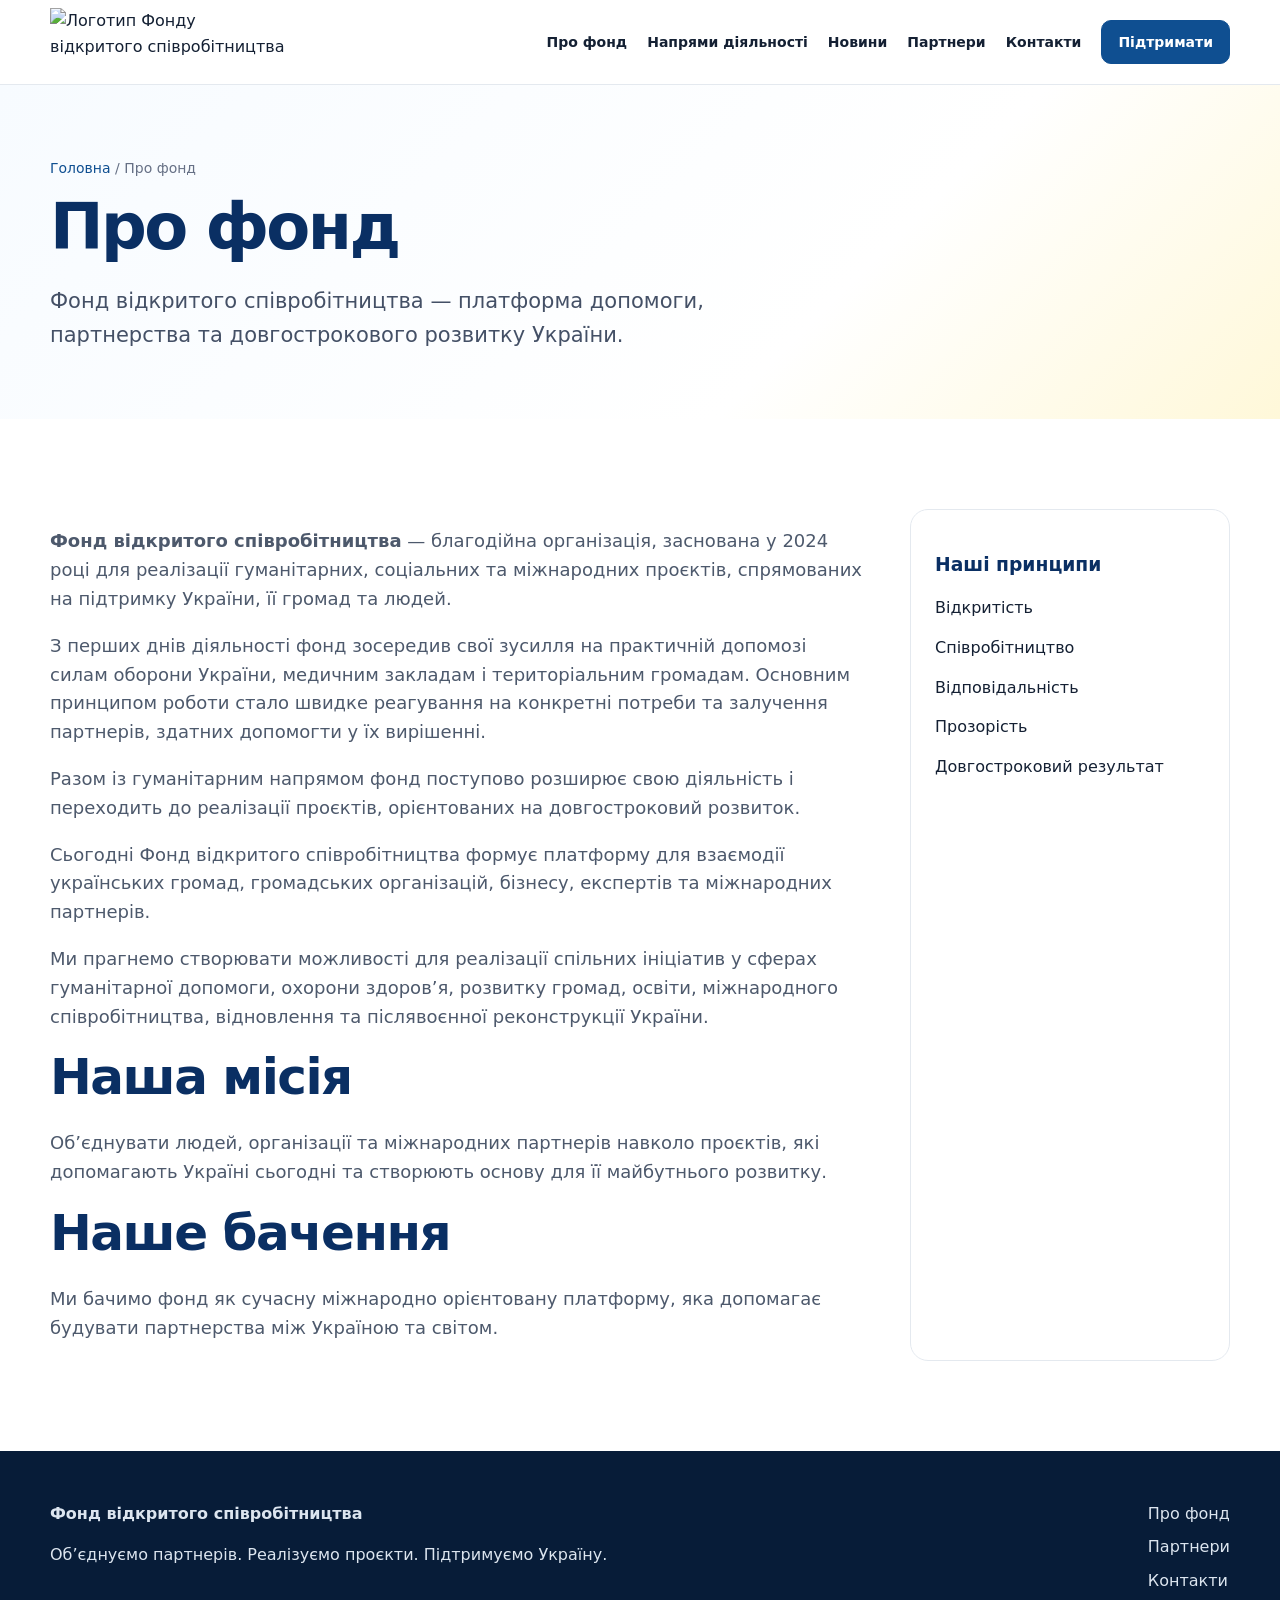
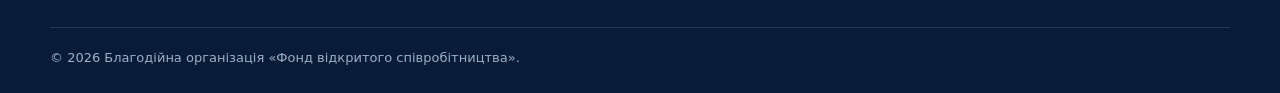
==== about.html @ b7548f4a "Add files via upload" ====
<!doctype html>
<html lang="uk">
<head>
<meta charset="utf-8"><meta name="viewport" content="width=device-width,initial-scale=1">
<title>Про фонд — Фонд відкритого співробітництва</title>
<link rel="stylesheet" href="styles.css">
</head>
<body>

<header class="site-header">
  <div class="container nav-wrap">
    <a href="index.html" class="brand" aria-label="Фонд відкритого співробітництва">
      <img src="assets/logo.jpeg" alt="Логотип Фонду відкритого співробітництва">
    </a>
    <button class="menu-toggle" aria-label="Відкрити меню">☰</button>
    <nav class="nav">
      <a href="about.html" class="active">Про фонд</a>
<a href="directions.html">Напрями діяльності</a>
<a href="news.html">Новини</a>
<a href="partners.html">Партнери</a>
<a href="contacts.html">Контакти</a>
      <a class="btn btn-small" href="index.html#help">Підтримати</a>
    </nav>
  </div>
</header>


<main>
<section class="page-hero"><div class="container"><div class="breadcrumbs"><a href="index.html">Головна</a> / Про фонд</div><h1>Про фонд</h1><p class="lead">Фонд відкритого співробітництва — платформа допомоги, партнерства та довгострокового розвитку України.</p></div></section>
<section class="section"><div class="container content-grid"><div class="prose">
<p><strong>Фонд відкритого співробітництва</strong> — благодійна організація, заснована у 2024 році для реалізації гуманітарних, соціальних та міжнародних проєктів, спрямованих на підтримку України, її громад та людей.</p>
<p>З перших днів діяльності фонд зосередив свої зусилля на практичній допомозі силам оборони України, медичним закладам і територіальним громадам. Основним принципом роботи стало швидке реагування на конкретні потреби та залучення партнерів, здатних допомогти у їх вирішенні.</p>
<p>Разом із гуманітарним напрямом фонд поступово розширює свою діяльність і переходить до реалізації проєктів, орієнтованих на довгостроковий розвиток.</p>
<p>Сьогодні Фонд відкритого співробітництва формує платформу для взаємодії українських громад, громадських організацій, бізнесу, експертів та міжнародних партнерів.</p>
<p>Ми прагнемо створювати можливості для реалізації спільних ініціатив у сферах гуманітарної допомоги, охорони здоров’я, розвитку громад, освіти, міжнародного співробітництва, відновлення та післявоєнної реконструкції України.</p>
<h2>Наша місія</h2><p>Об’єднувати людей, організації та міжнародних партнерів навколо проєктів, які допомагають Україні сьогодні та створюють основу для її майбутнього розвитку.</p>
<h2>Наше бачення</h2><p>Ми бачимо фонд як сучасну міжнародно орієнтовану платформу, яка допомагає будувати партнерства між Україною та світом.</p>
</div>
<aside class="sidebar-card"><h3>Наші принципи</h3><div class="simple-list"><span>Відкритість</span><span>Співробітництво</span><span>Відповідальність</span><span>Прозорість</span><span>Довгостроковий результат</span></div></aside>
</div></section></main>


<footer class="footer">
  <div class="container footer-grid">
    <div>
      <strong>Фонд відкритого співробітництва</strong>
      <p>Об’єднуємо партнерів. Реалізуємо проєкти. Підтримуємо Україну.</p>
    </div>
    <div>
      <a href="about.html">Про фонд</a>
<a href="partners.html">Партнери</a>
      <a href="contacts.html">Контакти</a>
    </div>
  </div>
  <div class="container copyright">© 2026 Благодійна організація «Фонд відкритого співробітництва».</div>
</footer>

<script src="script.js"></script>
</body></html>
---- styles.css ----
:root {
  --blue:#0f4f91;
  --deep:#0a2f63;
  --yellow:#f5c21a;
  --teal:#5aa7a8;
  --ink:#142033;
  --muted:#667085;
  --soft:#f5f8fb;
  --white:#fff;
  --border:#e4e9ef;
}
*{box-sizing:border-box}
html{scroll-behavior:smooth}
body{margin:0;font-family:Inter,system-ui,-apple-system,BlinkMacSystemFont,"Segoe UI",sans-serif;color:var(--ink);background:#fff;line-height:1.6}
img{max-width:100%;display:block}
a{text-decoration:none;color:inherit}
.container{width:min(1180px,calc(100% - 40px));margin:0 auto}
.site-header{position:sticky;top:0;z-index:50;background:rgba(255,255,255,.95);backdrop-filter:blur(10px);border-bottom:1px solid var(--border)}
.nav-wrap{min-height:84px;display:flex;align-items:center;justify-content:space-between;gap:24px}
.brand img{width:240px;height:68px;object-fit:cover;object-position:left center}
.nav{display:flex;align-items:center;gap:20px;font-size:14px;font-weight:600}
.nav a:hover{color:var(--blue)}
.menu-toggle{display:none;background:none;border:0;font-size:26px}
.btn{display:inline-flex;align-items:center;justify-content:center;background:var(--blue);color:#fff;padding:14px 22px;border-radius:10px;font-weight:700;border:1px solid var(--blue);transition:.2s}
.btn:hover{transform:translateY(-1px);background:var(--deep)}
.btn-small{padding:10px 16px}
.btn-ghost{background:transparent;color:var(--blue)}
.hero{padding:96px 0 80px;background:linear-gradient(135deg,#f7fbff 0%,#fff 60%,#fff8d9 100%)}
.hero-grid{display:grid;grid-template-columns:1.35fr .65fr;gap:56px;align-items:center}
.eyebrow,.section-label{display:inline-block;text-transform:uppercase;letter-spacing:.12em;font-size:12px;font-weight:800;color:var(--blue);margin-bottom:16px}
h1{font-size:clamp(42px,6vw,76px);line-height:1.03;letter-spacing:-.04em;margin:0 0 24px;max-width:900px;color:var(--deep)}
h2{font-size:clamp(32px,4vw,50px);line-height:1.12;letter-spacing:-.03em;margin:0 0 24px;color:var(--deep)}
h3{line-height:1.25;color:var(--deep)}
.lead{font-size:21px;color:#445066;max-width:780px}
.narrow{max-width:760px}
.hero-actions{display:flex;gap:12px;flex-wrap:wrap;margin-top:30px}
.hero-card{background:#fff;border:1px solid var(--border);box-shadow:0 18px 60px rgba(20,32,51,.08);padding:34px;border-radius:24px;border-top:5px solid var(--yellow)}
.section{padding:90px 0}
.section-soft{background:var(--soft)}
.two-col{display:grid;grid-template-columns:.8fr 1.2fr;gap:70px}
.prose p{font-size:18px;color:#4d596c}
.principles,.cards-grid{display:grid;grid-template-columns:repeat(4,1fr);gap:18px;margin-top:50px}
.card{background:#fff;border:1px solid var(--border);padding:26px;border-radius:18px}
.cards-grid{grid-template-columns:repeat(3,1fr)}
.cards-grid .card{min-height:280px}
.num{font-size:13px;font-weight:800;color:var(--teal)}
.project-grid,.news-grid{display:grid;grid-template-columns:repeat(3,1fr);gap:20px;margin-top:36px}
.project-placeholder,.news-card{border:1px solid var(--border);border-radius:18px;padding:26px;background:#fff}
.project-placeholder{min-height:230px;background:linear-gradient(180deg,#fff,#f8fbfd)}
.news-image{height:160px;border-radius:12px;background:linear-gradient(135deg,var(--deep),var(--teal));margin-bottom:18px}
.help{background:var(--deep);color:#fff}
.help h2,.help .section-label,.help p{color:#fff}
.help-grid{display:grid;grid-template-columns:1fr auto;align-items:center;gap:30px}
.help-actions{display:flex;gap:12px;flex-wrap:wrap}
.btn-light{background:#fff;color:var(--deep);border-color:#fff}
.btn-outline-light{background:transparent;border-color:#fff}
.download-list{margin-top:25px;border-top:1px solid #d9e1ea}
.download-list a{display:flex;justify-content:space-between;padding:16px 0;border-bottom:1px solid #d9e1ea;font-weight:700}
.partner-card{display:grid;grid-template-columns:220px 1fr;gap:40px;align-items:center;margin-top:34px;padding:34px;border:1px solid var(--border);border-radius:20px}
.partner-mark{display:flex;align-items:center;justify-content:center;height:130px;border-radius:16px;background:var(--soft);font-size:40px;font-weight:900;color:var(--deep)}
.text-link{font-weight:800;color:var(--blue)}
.contacts{background:#fbfcfd}
.contact-grid{display:grid;grid-template-columns:1fr 1fr;gap:60px}
.contact-form{display:grid;gap:12px}
input,textarea{width:100%;padding:15px 16px;border:1px solid #d8dee7;border-radius:10px;font:inherit}
.footer{background:#071c38;color:#dce5ef;padding:50px 0 24px}
.footer-grid{display:grid;grid-template-columns:1fr auto;gap:40px}
.footer-grid div:last-child{display:grid;gap:8px}
.copyright{margin-top:34px;padding-top:20px;border-top:1px solid rgba(255,255,255,.12);font-size:13px;color:#9fb0c2}

@media (max-width: 900px){
  .menu-toggle{display:block}
  .nav{display:none;position:absolute;top:84px;left:0;right:0;background:white;padding:20px;flex-direction:column;border-bottom:1px solid var(--border)}
  .nav.open{display:flex}
  .hero-grid,.two-col,.help-grid,.contact-grid,.partner-card{grid-template-columns:1fr}
  .principles,.cards-grid,.project-grid,.news-grid{grid-template-columns:1fr 1fr}
  .brand img{width:210px}
}
@media (max-width: 620px){
  .container{width:min(100% - 28px,1180px)}
  .hero{padding-top:64px}
  .section{padding:68px 0}
  .principles,.cards-grid,.project-grid,.news-grid{grid-template-columns:1fr}
  .brand img{width:175px;height:60px}
  h1{font-size:44px}
}

.page-hero{padding:72px 0 46px;background:linear-gradient(135deg,#f7fbff 0%,#fff 65%,#fff8d9 100%)}
.page-hero h1{font-size:clamp(38px,5vw,64px)}
.breadcrumbs{font-size:14px;color:var(--muted);margin-bottom:16px}
.breadcrumbs a{color:var(--blue)}
.content-grid{display:grid;grid-template-columns:1fr 320px;gap:48px}
.sidebar-card{border:1px solid var(--border);border-radius:18px;padding:24px;background:#fff;position:sticky;top:110px}
.simple-list{display:grid;gap:14px}
.simple-list a{padding-bottom:10px;border-bottom:1px solid var(--border);font-weight:700;color:var(--blue)}
.detail-card{border:1px solid var(--border);border-radius:18px;padding:28px;background:#fff}
.meta{font-size:14px;color:var(--muted);margin-bottom:18px}
.bank-box{background:#fff;border:1px solid var(--border);border-left:5px solid var(--yellow);border-radius:16px;padding:22px}
.bank-box code{display:block;white-space:pre-wrap;font-family:inherit;font-size:15px}
@media(max-width:900px){.content-grid{grid-template-columns:1fr}.sidebar-card{position:static}}
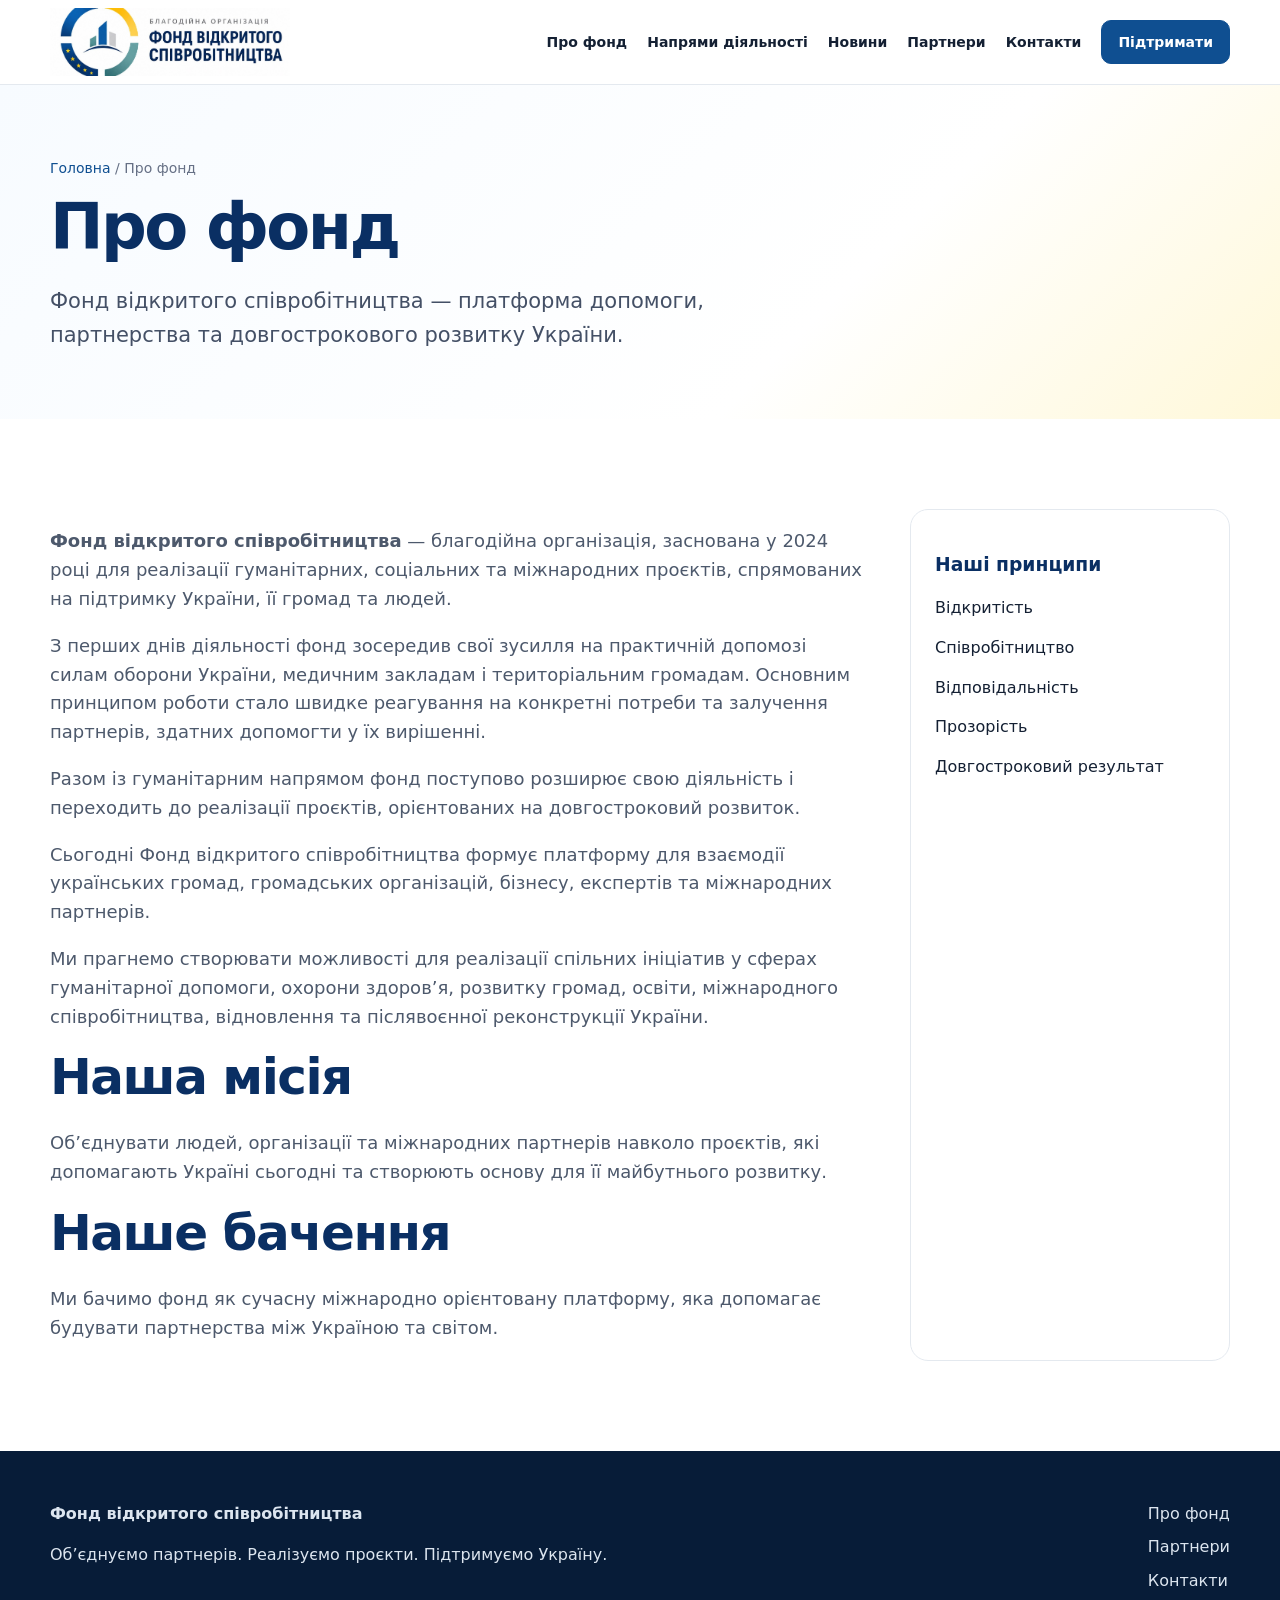
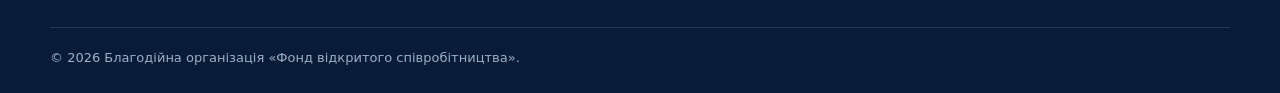
==== commit 57b34ec4: "Add files via upload" ====
--- a/about.html
+++ b/about.html
@@ -10,7 +10,7 @@
 <header class="site-header">
   <div class="container nav-wrap">
     <a href="index.html" class="brand" aria-label="Фонд відкритого співробітництва">
-      <img src="assets/logo.jpeg" alt="Логотип Фонду відкритого співробітництва">
+      <img src="logo.jpeg" alt="Логотип Фонду відкритого співробітництва">
     </a>
     <button class="menu-toggle" aria-label="Відкрити меню">☰</button>
     <nav class="nav">
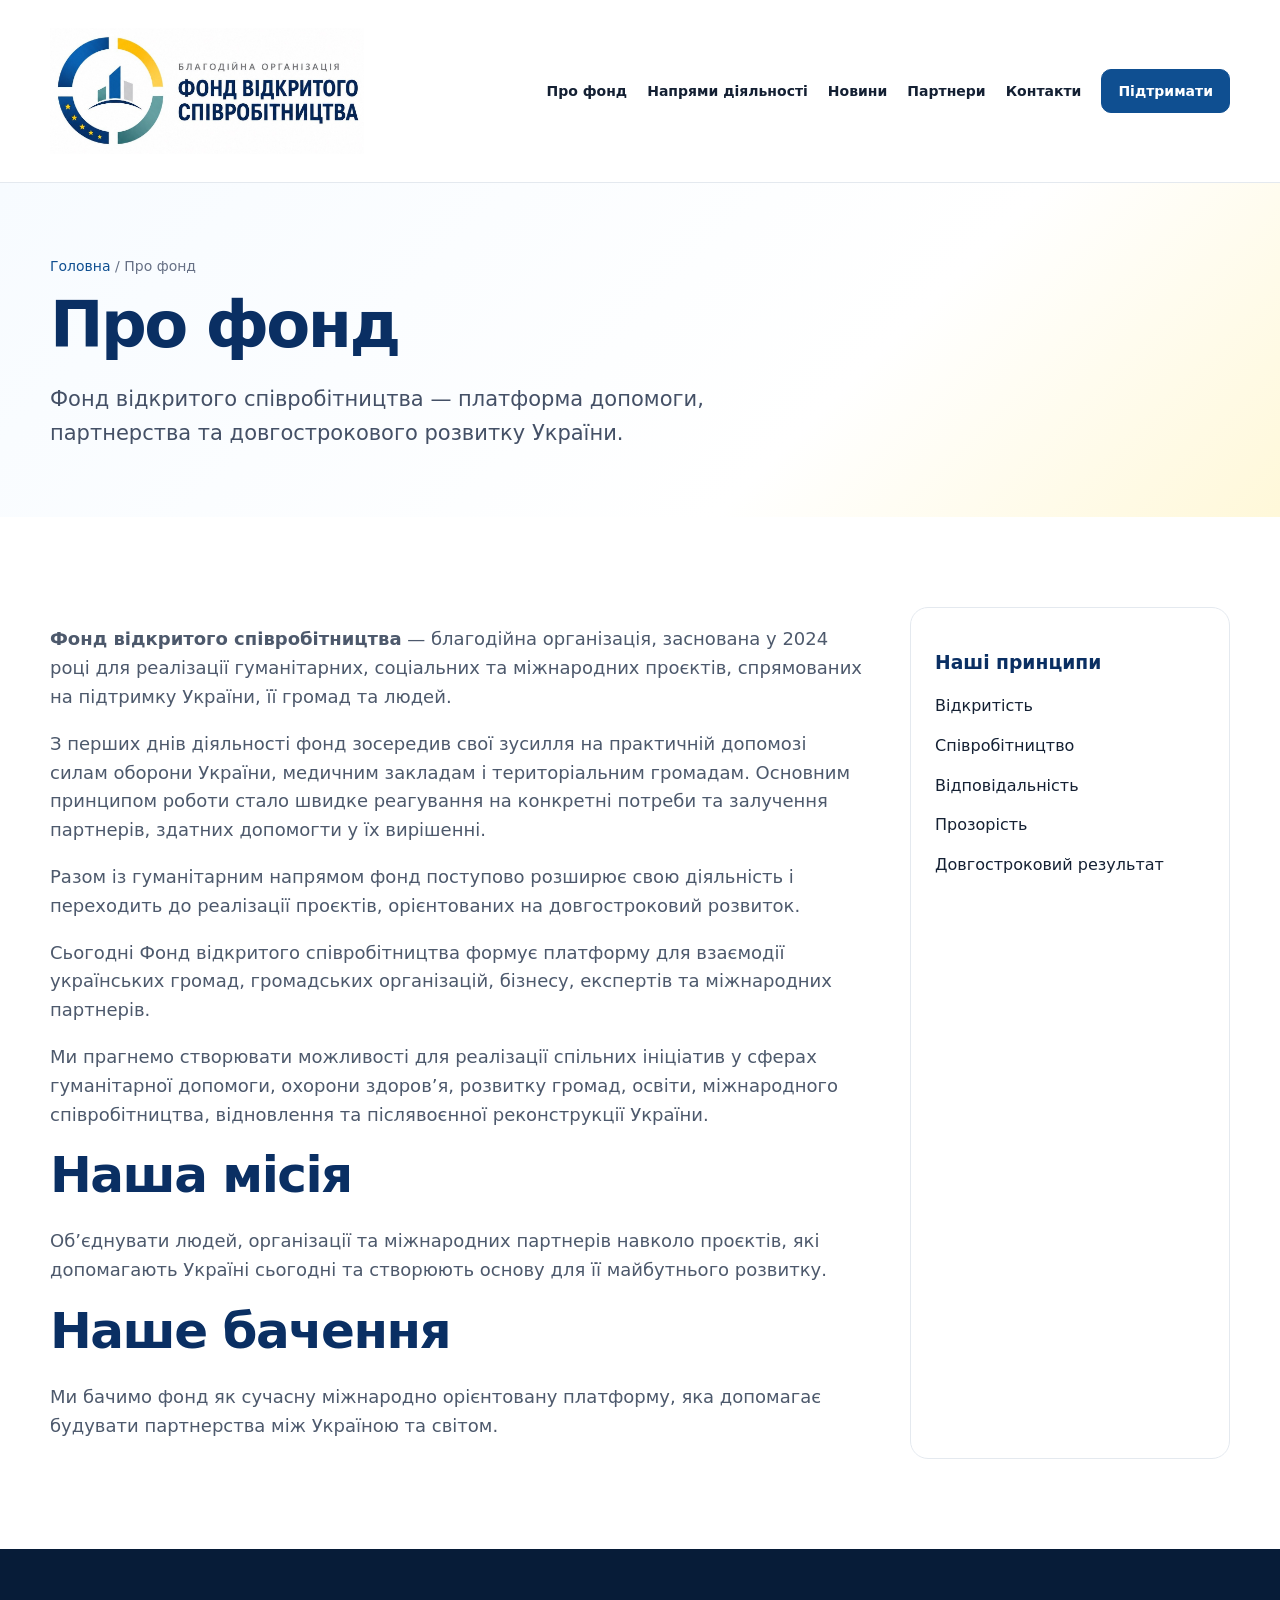
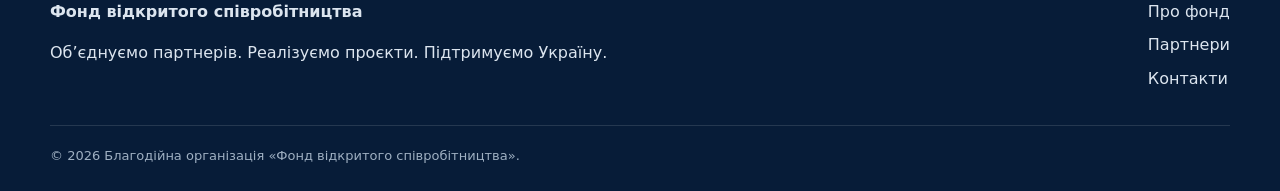
==== commit 39807686: "Add files via upload" ====
--- a/about.html
+++ b/about.html
@@ -10,7 +10,7 @@
 <header class="site-header">
   <div class="container nav-wrap">
     <a href="index.html" class="brand" aria-label="Фонд відкритого співробітництва">
-      <img src="logo.jpeg" alt="Логотип Фонду відкритого співробітництва">
+      <img src="logo-web.jpg" alt="Логотип Фонду відкритого співробітництва">
     </a>
     <button class="menu-toggle" aria-label="Відкрити меню">☰</button>
     <nav class="nav">
--- a/styles.css
+++ b/styles.css
@@ -17,11 +17,12 @@
 a{text-decoration:none;color:inherit}
 .container{width:min(1180px,calc(100% - 40px));margin:0 auto}
 .site-header{position:sticky;top:0;z-index:50;background:rgba(255,255,255,.95);backdrop-filter:blur(10px);border-bottom:1px solid var(--border)}
-.nav-wrap{min-height:84px;display:flex;align-items:center;justify-content:space-between;gap:24px}
-.brand img{width:240px;height:68px;object-fit:cover;object-position:left center}
-.nav{display:flex;align-items:center;gap:20px;font-size:14px;font-weight:600}
+.nav-wrap{min-height:142px;display:flex;align-items:center;justify-content:space-between;gap:24px}
+.brand{display:flex;align-items:center;flex-shrink:0}
+.brand img{width:auto;height:118px;max-width:640px;object-fit:contain;object-position:left center}
+.nav{display:flex;align-items:center;gap:20px;font-size:14px;font-weight:600;flex-wrap:wrap;justify-content:flex-end}
 .nav a:hover{color:var(--blue)}
-.menu-toggle{display:none;background:none;border:0;font-size:26px}
+.menu-toggle{display:none;background:none;border:0;font-size:26px;color:var(--deep)}
 .btn{display:inline-flex;align-items:center;justify-content:center;background:var(--blue);color:#fff;padding:14px 22px;border-radius:10px;font-weight:700;border:1px solid var(--blue);transition:.2s}
 .btn:hover{transform:translateY(-1px);background:var(--deep)}
 .btn-small{padding:10px 16px}
@@ -71,18 +72,18 @@
 
 @media (max-width: 900px){
   .menu-toggle{display:block}
-  .nav{display:none;position:absolute;top:84px;left:0;right:0;background:white;padding:20px;flex-direction:column;border-bottom:1px solid var(--border)}
+  .nav{display:none;position:absolute;top:142px;left:0;right:0;background:white;padding:20px;flex-direction:column;border-bottom:1px solid var(--border)}
   .nav.open{display:flex}
   .hero-grid,.two-col,.help-grid,.contact-grid,.partner-card{grid-template-columns:1fr}
   .principles,.cards-grid,.project-grid,.news-grid{grid-template-columns:1fr 1fr}
-  .brand img{width:210px}
+  .brand img{height:98px;max-width:430px}
 }
 @media (max-width: 620px){
   .container{width:min(100% - 28px,1180px)}
   .hero{padding-top:64px}
   .section{padding:68px 0}
   .principles,.cards-grid,.project-grid,.news-grid{grid-template-columns:1fr}
-  .brand img{width:175px;height:60px}
+  .brand img{height:82px;max-width:320px}
   h1{font-size:44px}
 }
 
@@ -99,3 +100,55 @@
 .bank-box{background:#fff;border:1px solid var(--border);border-left:5px solid var(--yellow);border-radius:16px;padding:22px}
 .bank-box code{display:block;white-space:pre-wrap;font-family:inherit;font-size:15px}
 @media(max-width:900px){.content-grid{grid-template-columns:1fr}.sidebar-card{position:static}}
+
+
+.section-photo{margin-top:34px;border-radius:24px;overflow:hidden;border:1px solid var(--border);box-shadow:0 18px 50px rgba(20,32,51,.08)}
+.section-photo img{width:100%;height:420px;object-fit:cover;display:block}
+.direction-list{display:grid;gap:34px;margin-top:36px}
+.direction-feature{display:grid;grid-template-columns:1fr 1fr;gap:32px;align-items:center;background:#fff;border:1px solid var(--border);border-radius:24px;padding:22px;box-shadow:0 14px 38px rgba(20,32,51,.05)}
+.direction-feature:nth-child(even) .direction-media{order:2}
+.direction-feature:nth-child(even) .direction-content{order:1}
+.direction-media img{width:100%;height:320px;object-fit:cover;border-radius:18px;display:block}
+.direction-content h3{font-size:28px;margin:6px 0 14px}
+.direction-tag{display:inline-block;font-size:12px;letter-spacing:.12em;text-transform:uppercase;color:var(--teal);font-weight:800;margin-bottom:8px}
+.direction-content p{font-size:17px;color:#4d596c;margin:0}
+.hero-card p,.card p,.news-card p{color:#4d596c}
+
+@media (max-width: 900px){.direction-feature{grid-template-columns:1fr}.direction-feature:nth-child(even) .direction-media,.direction-feature:nth-child(even) .direction-content{order:initial}.section-photo img{height:320px}}
+@media (max-width: 620px){.nav{top:116px}.nav-wrap{min-height:116px}.brand img{height:76px;max-width:280px}.section-photo img{height:240px}.direction-media img{height:240px}.direction-content h3{font-size:24px}}
+
+.site-header .brand{padding:10px 0}
+.site-header .brand img{display:block;object-fit:contain !important}
+
+
+/* v4 header/logo fix */
+.site-header{overflow:visible}
+.nav-wrap{min-height:164px !important;padding:18px 0 !important;overflow:visible}
+.brand{display:flex;align-items:center;height:auto;overflow:visible;flex:0 0 auto}
+.brand img{width:430px !important;height:auto !important;max-height:126px !important;max-width:46vw !important;object-fit:contain !important;object-position:left center !important;overflow:visible}
+
+/* homepage direction photo cards */
+.home-directions-grid{display:grid;grid-template-columns:repeat(3,1fr);gap:22px;margin-top:38px}
+.home-direction-card{background:#fff;border:1px solid var(--border);border-radius:20px;overflow:hidden;box-shadow:0 12px 34px rgba(20,32,51,.06)}
+.home-direction-card img{width:100%;height:220px;object-fit:cover;display:block}
+.home-direction-body{padding:22px 24px 24px}
+.home-direction-body h3{margin:6px 0 10px;font-size:22px}
+.home-direction-body p{margin:0;color:#4d596c}
+
+@media (max-width:1050px){
+  .brand img{width:360px !important;max-width:42vw !important}
+  .nav{gap:14px;font-size:13px}
+}
+@media (max-width:900px){
+  .nav-wrap{min-height:124px !important;padding:12px 0 !important}
+  .brand img{width:330px !important;max-width:72vw !important;max-height:96px !important}
+  .nav{top:124px !important}
+  .home-directions-grid{grid-template-columns:1fr 1fr}
+}
+@media (max-width:620px){
+  .nav-wrap{min-height:106px !important;padding:10px 0 !important}
+  .brand img{width:260px !important;max-width:76vw !important;max-height:82px !important}
+  .nav{top:106px !important}
+  .home-directions-grid{grid-template-columns:1fr}
+  .home-direction-card img{height:210px}
+}
